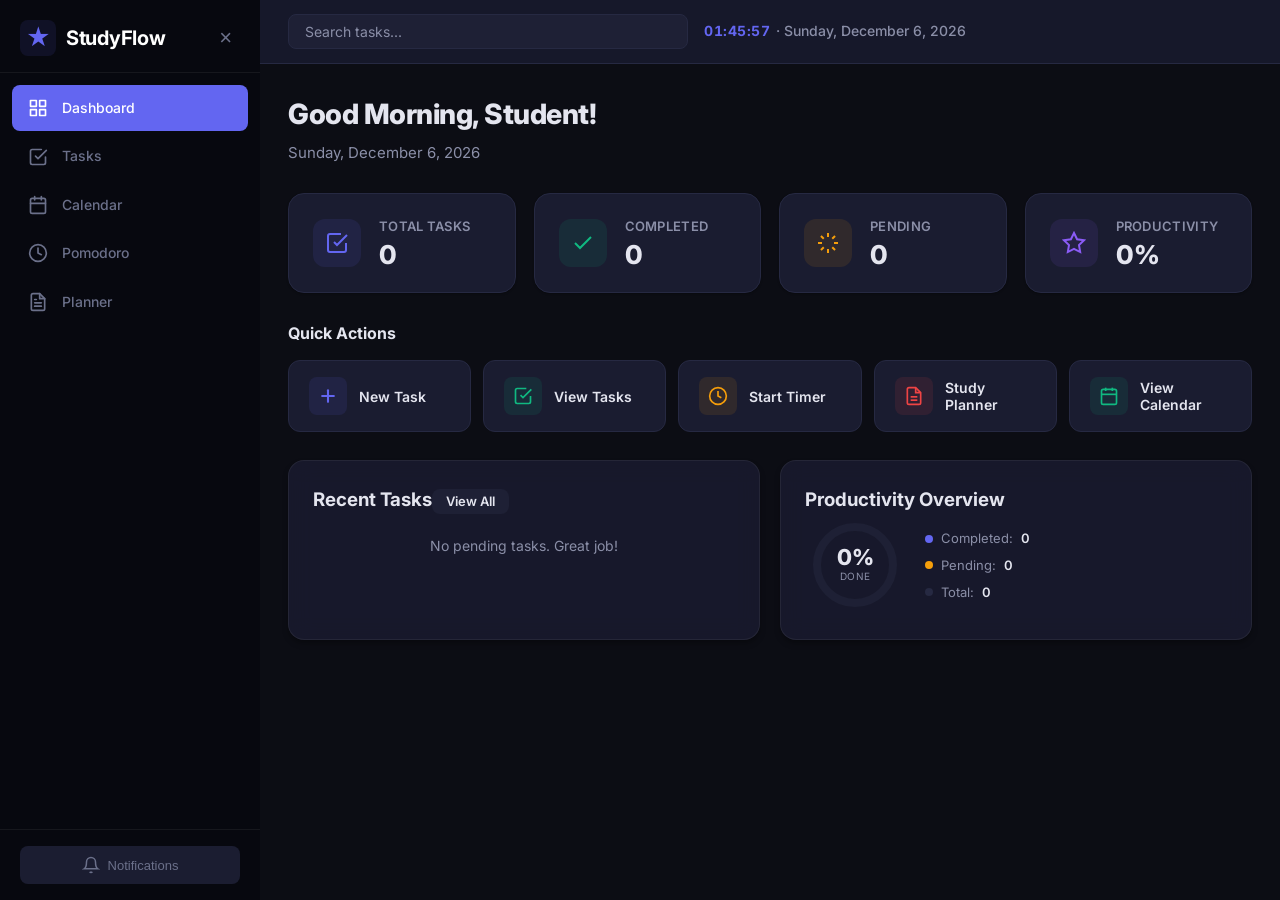
==== index.html @ da49ca86 "Initial commit: StudyFlow - Smart Student Productivity Suite Vanilla JS (ES6+) frontend with Pomodor" ====
<!DOCTYPE html>
<html lang="en" data-theme="dark">
<head>
  <meta charset="UTF-8">
  <meta name="viewport" content="width=device-width, initial-scale=1.0">
  <title>StudyFlow — Smart Student Productivity Suite</title>
  <link rel="preconnect" href="https://fonts.googleapis.com">
  <link href="https://fonts.googleapis.com/css2?family=Inter:wght@300;400;500;600;700;800&display=swap" rel="stylesheet">
  <link rel="stylesheet" href="css/style.css">
  <link rel="stylesheet" href="css/dashboard.css">
  <link rel="stylesheet" href="css/tasks.css">
  <link rel="stylesheet" href="css/calendar.css">
  <link rel="stylesheet" href="css/responsive.css">
</head>
<body>
  <div id="app">
    <aside class="sidebar" id="sidebar">
      <div class="sidebar-header">
        <div class="logo">
          <span class="logo-icon">&#9733;</span>
          <h1>StudyFlow</h1>
        </div>
        <button class="sidebar-toggle" id="sidebarToggle" aria-label="Toggle sidebar">&times;</button>
      </div>
      <nav class="sidebar-nav">
        <a href="#" class="nav-item active" data-page="dashboard">
          <span class="nav-icon">
            <svg width="20" height="20" viewBox="0 0 24 24" fill="none" stroke="currentColor" stroke-width="2" stroke-linecap="round" stroke-linejoin="round"><rect x="3" y="3" width="7" height="7"/><rect x="14" y="3" width="7" height="7"/><rect x="14" y="14" width="7" height="7"/><rect x="3" y="14" width="7" height="7"/></svg>
          </span>
          <span class="nav-label">Dashboard</span>
        </a>
        <a href="#" class="nav-item" data-page="tasks">
          <span class="nav-icon">
            <svg width="20" height="20" viewBox="0 0 24 24" fill="none" stroke="currentColor" stroke-width="2" stroke-linecap="round" stroke-linejoin="round"><path d="M9 11l3 3L22 4"/><path d="M21 12v7a2 2 0 0 1-2 2H5a2 2 0 0 1-2-2V5a2 2 0 0 1 2-2h11"/></svg>
          </span>
          <span class="nav-label">Tasks</span>
        </a>
        <a href="#" class="nav-item" data-page="calendar">
          <span class="nav-icon">
            <svg width="20" height="20" viewBox="0 0 24 24" fill="none" stroke="currentColor" stroke-width="2" stroke-linecap="round" stroke-linejoin="round"><rect x="3" y="4" width="18" height="18" rx="2" ry="2"/><line x1="16" y1="2" x2="16" y2="6"/><line x1="8" y1="2" x2="8" y2="6"/><line x1="3" y1="10" x2="21" y2="10"/></svg>
          </span>
          <span class="nav-label">Calendar</span>
        </a>
        <a href="#" class="nav-item" data-page="pomodoro">
          <span class="nav-icon">
            <svg width="20" height="20" viewBox="0 0 24 24" fill="none" stroke="currentColor" stroke-width="2" stroke-linecap="round" stroke-linejoin="round"><circle cx="12" cy="12" r="10"/><polyline points="12 6 12 12 16 14"/></svg>
          </span>
          <span class="nav-label">Pomodoro</span>
        </a>
        <a href="#" class="nav-item" data-page="planner">
          <span class="nav-icon">
            <svg width="20" height="20" viewBox="0 0 24 24" fill="none" stroke="currentColor" stroke-width="2" stroke-linecap="round" stroke-linejoin="round"><path d="M14 2H6a2 2 0 0 0-2 2v16a2 2 0 0 0 2 2h12a2 2 0 0 0 2-2V8z"/><polyline points="14 2 14 8 20 8"/><line x1="16" y1="13" x2="8" y2="13"/><line x1="16" y1="17" x2="8" y2="17"/><polyline points="10 9 9 9 8 9"/></svg>
          </span>
          <span class="nav-label">Planner</span>
        </a>
      </nav>
      <div class="sidebar-footer">
        <button class="theme-toggle" id="notifSettingsBtn" aria-label="Notification settings">
          <svg width="18" height="18" viewBox="0 0 24 24" fill="none" stroke="currentColor" stroke-width="2"><path d="M18 8A6 6 0 0 0 6 8c0 7-3 9-3 9h18s-3-2-3-9"/><path d="M13.73 21a2 2 0 0 1-3.46 0"/></svg>
          Notifications
        </button>
      </div>
    </aside>

    <main class="main-content" id="mainContent">
      <header class="top-bar">
        <button class="mobile-menu-btn" id="mobileMenuBtn" aria-label="Open menu">
          <svg width="24" height="24" viewBox="0 0 24 24" fill="none" stroke="currentColor" stroke-width="2" stroke-linecap="round" stroke-linejoin="round"><line x1="3" y1="12" x2="21" y2="12"/><line x1="3" y1="6" x2="21" y2="6"/><line x1="3" y1="18" x2="21" y2="18"/></svg>
        </button>
        <div class="top-bar-search">
          <input type="text" id="globalSearch" placeholder="Search tasks..." />
        </div>
        <div class="top-bar-date" id="topBarDate"></div>
      </header>

      <section class="page active" id="page-dashboard"></section>
      <section class="page" id="page-tasks"></section>
      <section class="page" id="page-calendar"></section>
      <section class="page" id="page-pomodoro">
        <div id="pomodoroRoot" style="display:flex;flex-direction:column;align-items:center;min-height:60vh;">
          <div class="card" style="max-width:520px;width:100%;padding:32px;text-align:center;">
            <h2 style="font-size:24px;font-weight:800;margin-bottom:4px;">Study Session Timer</h2>
            <p style="color:var(--text-secondary);font-size:14px;margin-bottom:20px;">Focus cycles with breaks</p>

            <div class="pomodoro-duration-row" style="display:flex;gap:8px;justify-content:center;flex-wrap:wrap;margin-bottom:20px;">
              <div><label style="font-size:11px;font-weight:600;color:var(--text-secondary);display:block;margin-bottom:2px;">TOTAL</label>
                <div style="display:flex;align-items:center;gap:4px;">
                  <button class="btn btn-icon btn-secondary" id="pTotalDec" style="width:30px;height:30px;padding:0;font-size:16px;font-weight:700;">-</button>
                  <input type="text" id="pTotal" value="60" style="width:50px;padding:4px;text-align:center;font-size:15px;font-weight:700;border:1px solid var(--border-color);border-radius:var(--radius-sm);background:var(--bg-input);color:var(--text-primary);font-family:inherit;outline:none;">
                  <button class="btn btn-icon btn-secondary" id="pTotalInc" style="width:30px;height:30px;padding:0;font-size:16px;font-weight:700;">+</button>
                </div>
              </div>
              <div><label style="font-size:11px;font-weight:600;color:var(--text-secondary);display:block;margin-bottom:2px;">FOCUS</label>
                <div style="display:flex;align-items:center;gap:4px;">
                  <button class="btn btn-icon btn-secondary" id="pFocusDec" style="width:30px;height:30px;padding:0;font-size:16px;font-weight:700;">-</button>
                  <input type="text" id="pFocus" value="20" style="width:50px;padding:4px;text-align:center;font-size:15px;font-weight:700;border:1px solid var(--border-color);border-radius:var(--radius-sm);background:var(--bg-input);color:var(--text-primary);font-family:inherit;outline:none;">
                  <button class="btn btn-icon btn-secondary" id="pFocusInc" style="width:30px;height:30px;padding:0;font-size:16px;font-weight:700;">+</button>
                </div>
              </div>
              <div><label style="font-size:11px;font-weight:600;color:var(--text-secondary);display:block;margin-bottom:2px;">BREAK</label>
                <div style="display:flex;align-items:center;gap:4px;">
                  <button class="btn btn-icon btn-secondary" id="pBreakDec" style="width:30px;height:30px;padding:0;font-size:16px;font-weight:700;">-</button>
                  <input type="text" id="pBreak" value="5" style="width:50px;padding:4px;text-align:center;font-size:15px;font-weight:700;border:1px solid var(--border-color);border-radius:var(--radius-sm);background:var(--bg-input);color:var(--text-primary);font-family:inherit;outline:none;">
                  <button class="btn btn-icon btn-secondary" id="pBreakInc" style="width:30px;height:30px;padding:0;font-size:16px;font-weight:700;">+</button>
                </div>
              </div>
            </div>

            <div style="position:relative;width:240px;height:240px;margin:0 auto 16px;">
              <svg width="240" height="240" viewBox="0 0 240 240">
                <circle cx="120" cy="120" r="80" fill="none" stroke="var(--bg-input)" stroke-width="6"/>
                <circle id="pomodoroTotalRing" cx="120" cy="120" r="80" fill="none" stroke="var(--accent)" stroke-width="6" stroke-linecap="round" transform="rotate(-90,120,120)" style="transition:stroke-dashoffset .5s;opacity:.4"/>
                <circle cx="120" cy="120" r="100" fill="none" stroke="var(--bg-input)" stroke-width="8"/>
                <circle id="pomodoroRingProgress" cx="120" cy="120" r="100" fill="none" stroke="var(--accent)" stroke-width="8" stroke-linecap="round" transform="rotate(-90,120,120)" style="transition:stroke-dashoffset .5s"/>
              </svg>
              <div style="position:absolute;inset:0;display:flex;flex-direction:column;align-items:center;justify-content:center;">
                <span id="pomodoroDisplay" style="font-size:44px;font-weight:800;color:var(--text-primary);letter-spacing:2px;font-variant-numeric:tabular-nums;">20:00</span>
                <span id="pomodoroPhase" style="font-size:13px;font-weight:600;color:var(--accent);margin-top:2px;">Ready</span>
                <span id="pomodoroStatus" style="font-size:11px;color:var(--text-secondary);margin-top:2px;">Cycle 0 &middot; 60 min left</span>
              </div>
            </div>

            <div style="margin-bottom:16px;">
              <div style="height:4px;background:var(--bg-input);border-radius:2px;overflow:hidden;">
                <div id="pomodoroProgressBar" style="height:100%;width:0%;background:linear-gradient(90deg,var(--accent),var(--success));border-radius:2px;transition:width .5s"></div>
              </div>
              <span id="pomodoroPctLabel" style="font-size:11px;color:var(--text-secondary);margin-top:4px;display:block;">0% of total study time completed</span>
            </div>

            <div id="pomodoroButtons" style="display:flex;gap:10px;justify-content:center;flex-wrap:wrap;">
              <button class="btn btn-primary" id="pomodoroStartBtn"><svg width="18" height="18" viewBox="0 0 24 24" fill="currentColor"><polygon points="5 3 19 12 5 21 5 3"/></svg> Start</button>
              <button class="btn btn-secondary" id="pomodoroPauseBtn" style="display:none"><svg width="18" height="18" viewBox="0 0 24 24" fill="currentColor"><rect x="6" y="4" width="4" height="16"/><rect x="14" y="4" width="4" height="16"/></svg> Pause</button>
              <button class="btn btn-primary" id="pomodoroResumeBtn" style="display:none"><svg width="18" height="18" viewBox="0 0 24 24" fill="currentColor"><polygon points="5 3 19 12 5 21 5 3"/></svg> Resume</button>
              <button class="btn btn-secondary" id="pomodoroResetBtn"><svg width="18" height="18" viewBox="0 0 24 24" fill="none" stroke="currentColor" stroke-width="2" stroke-linecap="round"><polyline points="23 4 23 10 17 10"/><path d="M20.49 15a9 9 0 1 1-2.12-9.36L23 10"/></svg> Reset</button>
            </div>
          </div>
        </div>
      </section>
      <section class="page" id="page-planner"></section>
    </main>
  </div>

  <script src="js/utils.js"></script>
  <script src="js/storage.js"></script>
  <script src="js/notifications.js"></script>
  <script src="js/taskManager.js"></script>
  <script src="js/dashboard.js"></script>
  <script src="js/calendar.js"></script>
  <script src="js/pomodoro.js"></script>
  <script src="js/studyPlanner.js"></script>
  <script src="js/app.js"></script>
</body>
</html>
---- css/style.css ----
:root {
  --bg-primary: #0c0d14;
  --bg-secondary: #16182a;
  --bg-sidebar: #07080f;
  --bg-sidebar-hover: #1b1d31;
  --bg-card: #1a1c30;
  --bg-input: #1e2035;
  --bg-glass: rgba(26, 28, 48, 0.85);
  --text-primary: #e4e5ef;
  --text-secondary: #8b8fa8;
  --text-sidebar: #6b708a;
  --text-sidebar-active: #ffffff;
  --border-color: #262942;
  --accent: #6366f1;
  --accent-hover: #5457e5;
  --accent-light: rgba(99, 102, 241, 0.1);
  --success: #10b981;
  --success-light: rgba(16, 185, 129, 0.1);
  --warning: #f59e0b;
  --warning-light: rgba(245, 158, 11, 0.1);
  --danger: #ef4444;
  --danger-light: rgba(239, 68, 68, 0.1);
  --priority-high: #ef4444;
  --priority-medium: #f59e0b;
  --priority-low: #10b981;
  --shadow-sm: 0 1px 2px rgba(0, 0, 0, 0.25);
  --shadow-md: 0 4px 6px -1px rgba(0, 0, 0, 0.35);
  --shadow-lg: 0 10px 15px -3px rgba(0, 0, 0, 0.35);
  --shadow-xl: 0 20px 25px -5px rgba(0, 0, 0, 0.45);
  --radius-sm: 8px;
  --radius-md: 12px;
  --radius-lg: 16px;
  --radius-xl: 20px;
  --transition: 0.25s cubic-bezier(0.4, 0, 0.2, 1);
  --sidebar-width: 260px;
  --sidebar-collapsed: 0px;
  --topbar-height: 64px;
}

*, *::before, *::after { margin: 0; padding: 0; box-sizing: border-box; }
html { font-size: 16px; -webkit-font-smoothing: antialiased; }
body { font-family: 'Inter', -apple-system, BlinkMacSystemFont, sans-serif; background: var(--bg-primary); color: var(--text-primary); line-height: 1.6; overflow: hidden; height: 100vh; }
#app { display: flex; height: 100vh; overflow: hidden; }

.sidebar { width: var(--sidebar-width); min-width: var(--sidebar-width); background: var(--bg-sidebar); display: flex; flex-direction: column; height: 100vh; position: relative; z-index: 100; transition: transform var(--transition), width var(--transition), min-width var(--transition); overflow: hidden; }
.sidebar.collapsed { transform: translateX(-100%); width: 0; min-width: 0; }
.sidebar-header { display: flex; align-items: center; justify-content: space-between; padding: 20px 20px 16px; border-bottom: 1px solid rgba(255, 255, 255, 0.06); }
.logo { display: flex; align-items: center; gap: 10px; }
.logo-icon { font-size: 24px; color: var(--accent); display: flex; align-items: center; justify-content: center; width: 36px; height: 36px; background: var(--accent-light); border-radius: var(--radius-sm); }
.logo h1 { font-size: 20px; font-weight: 700; color: #ffffff; letter-spacing: -0.3px; }
.sidebar-toggle { background: none; border: none; color: var(--text-sidebar); font-size: 22px; cursor: pointer; padding: 4px 8px; border-radius: var(--radius-sm); transition: background var(--transition); }
.sidebar-toggle:hover { background: var(--bg-sidebar-hover); color: #fff; }
.sidebar-nav { flex: 1; padding: 12px 12px; display: flex; flex-direction: column; gap: 2px; overflow-y: auto; }
.nav-item { display: flex; align-items: center; gap: 14px; padding: 12px 16px; color: var(--text-sidebar); text-decoration: none; border-radius: var(--radius-sm); transition: all var(--transition); font-size: 14px; font-weight: 500; }
.nav-item:hover { background: var(--bg-sidebar-hover); color: var(--text-sidebar-active); }
.nav-item.active { background: var(--accent); color: #ffffff; }
.nav-icon { display: flex; align-items: center; justify-content: center; flex-shrink: 0; }
.nav-label { white-space: nowrap; }
.sidebar-footer { padding: 16px 20px; border-top: 1px solid rgba(255, 255, 255, 0.06); display: flex; flex-direction: column; gap: 8px; }
.sidebar-footer button { background: var(--bg-sidebar-hover); border: none; color: var(--text-sidebar); width: 100%; padding: 10px 16px; border-radius: var(--radius-sm); cursor: pointer; display: flex; align-items: center; justify-content: center; gap: 8px; transition: all var(--transition); font-size: 13px; font-weight: 500; }
.sidebar-footer button:hover { background: var(--accent); color: #fff; }

.main-content { flex: 1; display: flex; flex-direction: column; overflow: hidden; min-width: 0; }
.top-bar { height: var(--topbar-height); min-height: var(--topbar-height); display: flex; align-items: center; gap: 16px; padding: 0 28px; background: var(--bg-secondary); border-bottom: 1px solid var(--border-color); z-index: 50; }
.mobile-menu-btn { display: none; background: none; border: none; color: var(--text-primary); cursor: pointer; padding: 4px; border-radius: var(--radius-sm); }
.mobile-menu-btn:hover { background: var(--bg-input); }
.top-bar-search { flex: 1; max-width: 400px; }
.top-bar-search input { width: 100%; padding: 8px 16px; border: 1px solid var(--border-color); border-radius: var(--radius-sm); background: var(--bg-input); color: var(--text-primary); font-size: 14px; font-family: inherit; outline: none; transition: border var(--transition); }
.top-bar-search input:focus { border-color: var(--accent); }
.top-bar-search input::placeholder { color: var(--text-secondary); }
.top-bar-date { font-size: 14px; color: var(--text-secondary); font-weight: 500; white-space: nowrap; display: flex; align-items: center; gap: 6px; }
#liveClock { font-weight: 700; font-variant-numeric: tabular-nums; color: var(--accent); letter-spacing: 0.5px; }

.page { display: none; flex: 1; overflow-y: auto; padding: 28px; }
.page.active { display: block; }

.btn { display: inline-flex; align-items: center; justify-content: center; gap: 8px; padding: 10px 20px; border-radius: var(--radius-sm); font-family: inherit; font-size: 14px; font-weight: 600; cursor: pointer; border: none; transition: all var(--transition); line-height: 1; }
.btn-primary { background: var(--accent); color: #ffffff; }
.btn-primary:hover { background: var(--accent-hover); transform: translateY(-1px); box-shadow: var(--shadow-md); }
.btn-secondary { background: var(--bg-input); color: var(--text-primary); }
.btn-secondary:hover { background: var(--border-color); }
.btn-danger { background: var(--danger); color: #ffffff; }
.btn-danger:hover { background: #dc2626; }
.btn-sm { padding: 6px 14px; font-size: 13px; }
.btn-icon { width: 36px; height: 36px; padding: 0; border-radius: var(--radius-sm); }
.btn-success { background: var(--success); color: #ffffff; }
.btn-success:hover { background: #059669; }

.card { background: var(--bg-card); border: 1px solid var(--border-color); border-radius: var(--radius-lg); padding: 24px; box-shadow: var(--shadow-sm); transition: box-shadow var(--transition), transform var(--transition); }
.card:hover { box-shadow: var(--shadow-md); }

::-webkit-scrollbar { width: 6px; }
::-webkit-scrollbar-track { background: transparent; }
::-webkit-scrollbar-thumb { background: var(--border-color); border-radius: 3px; }
::-webkit-scrollbar-thumb:hover { background: var(--text-secondary); }

.modal-overlay { position: fixed; inset: 0; background: rgba(0, 0, 0, 0.5); backdrop-filter: blur(4px); display: none; align-items: center; justify-content: center; z-index: 1000; padding: 20px; }
.modal-overlay.active { display: flex; }
.modal { background: var(--bg-card); border: 1px solid var(--border-color); border-radius: var(--radius-xl); padding: 32px; width: 100%; max-width: 540px; max-height: 90vh; overflow-y: auto; box-shadow: var(--shadow-xl); animation: modalIn 0.2s ease-out; }
@keyframes modalIn { from { opacity: 0; transform: scale(0.95) translateY(10px); } to { opacity: 1; transform: scale(1) translateY(0); } }
.modal-header { display: flex; align-items: center; justify-content: space-between; margin-bottom: 24px; }
.modal-header h2 { font-size: 20px; font-weight: 700; }
.modal-close { background: none; border: none; color: var(--text-secondary); font-size: 28px; cursor: pointer; line-height: 1; padding: 4px; }
.modal-close:hover { color: var(--text-primary); }
.form-group { margin-bottom: 18px; }
.form-group label { display: block; font-size: 13px; font-weight: 600; color: var(--text-secondary); margin-bottom: 6px; text-transform: uppercase; letter-spacing: 0.3px; }
.form-group input, .form-group select, .form-group textarea { width: 100%; padding: 10px 14px; border: 1px solid var(--border-color); border-radius: var(--radius-sm); background: var(--bg-input); color: var(--text-primary); font-family: inherit; font-size: 14px; outline: none; transition: border var(--transition); }
.form-group input:focus, .form-group select:focus, .form-group textarea:focus { border-color: var(--accent); }
.form-group textarea { resize: vertical; min-height: 80px; }
.form-actions { display: flex; gap: 12px; justify-content: flex-end; margin-top: 24px; }

.badge { display: inline-flex; align-items: center; padding: 3px 10px; border-radius: 20px; font-size: 12px; font-weight: 600; }
.badge-high { background: var(--danger-light); color: var(--priority-high); }
.badge-medium { background: var(--warning-light); color: var(--priority-medium); }
.badge-low { background: var(--success-light); color: var(--priority-low); }
.badge-completed { background: var(--success-light); color: var(--success); }
.badge-pending { background: var(--warning-light); color: var(--warning); }

.toast-container { position: fixed; top: 20px; right: 20px; z-index: 2000; display: flex; flex-direction: column; gap: 10px; }
.toast { padding: 14px 20px; border-radius: var(--radius-sm); color: #ffffff; font-size: 14px; font-weight: 500; box-shadow: var(--shadow-lg); animation: slideIn 0.3s ease-out; display: flex; align-items: center; gap: 10px; }
.toast-success { background: var(--success); }
.toast-error { background: var(--danger); }
.toast-info { background: var(--accent); }
@keyframes slideIn { from { transform: translateX(100%); opacity: 0; } to { transform: translateX(0); opacity: 1; } }
@keyframes fadeIn { from { opacity: 0; transform: translateY(10px); } to { opacity: 1; transform: translateY(0); } }

.empty-state { text-align: center; padding: 60px 20px; color: var(--text-secondary); }
.empty-state-icon { font-size: 48px; margin-bottom: 16px; opacity: 0.4; }
.empty-state h3 { font-size: 18px; color: var(--text-primary); margin-bottom: 8px; }
.empty-state p { font-size: 14px; }

.notif-toggle { display: flex; align-items: center; justify-content: space-between; padding: 12px 0; border-bottom: 1px solid var(--border-color); cursor: pointer; font-size: 14px; font-weight: 500; }
.notif-toggle input { display: none; }
.toggle-slider { position: relative; width: 44px; height: 24px; background: var(--border-color); border-radius: 12px; transition: background var(--transition); flex-shrink: 0; }
.toggle-slider::after { content: ''; position: absolute; width: 20px; height: 20px; border-radius: 50%; background: #fff; top: 2px; left: 2px; transition: transform var(--transition); box-shadow: var(--shadow-sm); }
.notif-toggle input:checked + .toggle-slider { background: var(--accent); }
.notif-toggle input:checked + .toggle-slider::after { transform: translateX(20px); }
---- css/dashboard.css ----
.dashboard-welcome { margin-bottom: 28px; }
.dashboard-welcome h2 { font-size: 28px; font-weight: 800; letter-spacing: -0.5px; margin-bottom: 4px; }
.dashboard-welcome .welcome-subtitle { color: var(--text-secondary); font-size: 15px; }
.stats-grid { display: grid; grid-template-columns: repeat(auto-fit, minmax(200px, 1fr)); gap: 18px; margin-bottom: 28px; }
.stat-card { background: var(--bg-card); border: 1px solid var(--border-color); border-radius: var(--radius-lg); padding: 22px 24px; display: flex; align-items: center; gap: 18px; box-shadow: var(--shadow-sm); transition: all var(--transition); }
.stat-card:hover { box-shadow: var(--shadow-md); transform: translateY(-2px); }
.stat-icon { width: 48px; height: 48px; border-radius: var(--radius-md); display: flex; align-items: center; justify-content: center; flex-shrink: 0; }
.stat-icon.blue { background: var(--accent-light); color: var(--accent); }
.stat-icon.green { background: var(--success-light); color: var(--success); }
.stat-icon.yellow { background: var(--warning-light); color: var(--warning); }
.stat-icon.red { background: var(--danger-light); color: var(--danger); }
.stat-icon.purple { background: rgba(139, 92, 246, 0.1); color: #8b5cf6; }
.stat-info h4 { font-size: 13px; font-weight: 600; color: var(--text-secondary); text-transform: uppercase; letter-spacing: 0.3px; margin-bottom: 2px; }
.stat-info .stat-value { font-size: 26px; font-weight: 800; color: var(--text-primary); line-height: 1.2; }
.stat-info .stat-sub { font-size: 12px; color: var(--text-secondary); margin-top: 2px; }
.glass-card { background: var(--bg-glass); backdrop-filter: blur(12px); -webkit-backdrop-filter: blur(12px); border: 1px solid rgba(255, 255, 255, 0.18); border-radius: var(--radius-lg); padding: 24px; box-shadow: var(--shadow-md); }
.glass-card { border-color: rgba(255, 255, 255, 0.06); }
.quick-actions { margin-bottom: 28px; }
.quick-actions h3 { font-size: 16px; font-weight: 700; margin-bottom: 14px; }
.quick-actions-grid { display: grid; grid-template-columns: repeat(auto-fit, minmax(160px, 1fr)); gap: 12px; }
.quick-action-btn { display: flex; align-items: center; gap: 12px; padding: 16px 20px; background: var(--bg-card); border: 1px solid var(--border-color); border-radius: var(--radius-md); cursor: pointer; transition: all var(--transition); font-family: inherit; font-size: 14px; font-weight: 600; color: var(--text-primary); text-align: left; }
.quick-action-btn:hover { border-color: var(--accent); background: var(--accent-light); transform: translateY(-1px); box-shadow: var(--shadow-md); }
.quick-action-btn .qa-icon { width: 38px; height: 38px; border-radius: var(--radius-sm); display: flex; align-items: center; justify-content: center; flex-shrink: 0; }
.quick-action-btn .qa-icon.blue { background: var(--accent-light); color: var(--accent); }
.quick-action-btn .qa-icon.green { background: var(--success-light); color: var(--success); }
.quick-action-btn .qa-icon.yellow { background: var(--warning-light); color: var(--warning); }
.quick-action-btn .qa-icon.red { background: var(--danger-light); color: var(--danger); }
.dashboard-bottom { display: grid; grid-template-columns: 1fr 1fr; gap: 20px; }
.dashboard-bottom .card { padding: 24px; }
.dashboard-bottom .card h3 { font-size: 16px; font-weight: 700; margin-bottom: 16px; display: flex; align-items: center; justify-content: space-between; }
.recent-task-item { display: flex; align-items: center; gap: 12px; padding: 12px 0; border-bottom: 1px solid var(--border-color); }
.recent-task-item:last-child { border-bottom: none; }
.recent-task-check { width: 20px; height: 20px; border: 2px solid var(--border-color); border-radius: 50%; cursor: pointer; display: flex; align-items: center; justify-content: center; transition: all var(--transition); flex-shrink: 0; }
.recent-task-check:hover { border-color: var(--accent); }
.recent-task-check.done { background: var(--success); border-color: var(--success); }
.recent-task-check.done::after { content: ''; width: 6px; height: 10px; border: solid #fff; border-width: 0 2px 2px 0; transform: rotate(45deg); margin-top: -2px; }
.recent-task-info { flex: 1; min-width: 0; }
.recent-task-info .task-title { font-size: 14px; font-weight: 500; color: var(--text-primary); }
.recent-task-info .task-title.done-text { text-decoration: line-through; color: var(--text-secondary); }
.recent-task-info .task-meta { font-size: 12px; color: var(--text-secondary); margin-top: 2px; }
.upcoming-empty { color: var(--text-secondary); font-size: 14px; text-align: center; padding: 20px 0; }
.upcoming-item { display: flex; align-items: center; gap: 12px; padding: 10px 0; border-bottom: 1px solid var(--border-color); }
.upcoming-item:last-child { border-bottom: none; }
.upcoming-date { text-align: center; min-width: 44px; padding: 6px 10px; background: var(--accent-light); border-radius: var(--radius-sm); }
.upcoming-date .day { font-size: 18px; font-weight: 800; color: var(--accent); display: block; line-height: 1.2; }
.upcoming-date .month { font-size: 10px; font-weight: 700; color: var(--accent); text-transform: uppercase; letter-spacing: 0.5px; }
.upcoming-info { flex: 1; }
.upcoming-info .upcoming-title { font-size: 14px; font-weight: 500; }
.upcoming-info .upcoming-cat { font-size: 12px; color: var(--text-secondary); }
.productivity-ring { display: flex; align-items: center; gap: 20px; }
.ring-container { position: relative; width: 100px; height: 100px; flex-shrink: 0; }
.ring-container svg { transform: rotate(-90deg); }
.ring-bg { fill: none; stroke: var(--bg-input); stroke-width: 8; }
.ring-progress { fill: none; stroke: var(--accent); stroke-width: 8; stroke-linecap: round; transition: stroke-dashoffset 0.8s ease; }
.ring-label { position: absolute; inset: 0; display: flex; flex-direction: column; align-items: center; justify-content: center; }
.ring-label .pct { font-size: 22px; font-weight: 800; color: var(--text-primary); line-height: 1; }
.ring-label .pct-label { font-size: 10px; color: var(--text-secondary); text-transform: uppercase; letter-spacing: 0.5px; }
.ring-stats { display: flex; flex-direction: column; gap: 6px; }
.ring-stat { display: flex; align-items: center; gap: 8px; font-size: 13px; color: var(--text-secondary); }
.ring-stat-dot { width: 8px; height: 8px; border-radius: 50%; }
.ring-stat strong { color: var(--text-primary); font-weight: 600; }
---- css/tasks.css ----
.tasks-header { display: flex; align-items: center; justify-content: space-between; margin-bottom: 24px; flex-wrap: wrap; gap: 12px; }
.tasks-header h2 { font-size: 24px; font-weight: 800; letter-spacing: -0.3px; }
.tasks-header-actions { display: flex; gap: 10px; align-items: center; }
.tasks-filters { display: flex; gap: 10px; margin-bottom: 24px; flex-wrap: wrap; align-items: center; }
.tasks-filters select, .tasks-filters input { padding: 8px 14px; border: 1px solid var(--border-color); border-radius: var(--radius-sm); background: var(--bg-input); color: var(--text-primary); font-family: inherit; font-size: 13px; outline: none; transition: border var(--transition); }
.tasks-filters select:focus, .tasks-filters input:focus { border-color: var(--accent); }
.tasks-filters .filter-label { font-size: 13px; font-weight: 600; color: var(--text-secondary); }
.tasks-filters .filter-group { display: flex; align-items: center; gap: 6px; }
.tasks-progress-summary { display: flex; align-items: center; gap: 16px; margin-bottom: 24px; padding: 16px 20px; background: var(--bg-card); border: 1px solid var(--border-color); border-radius: var(--radius-md); }
.tasks-progress-bar-wrapper { flex: 1; height: 8px; background: var(--bg-input); border-radius: 4px; overflow: hidden; }
.tasks-progress-bar { height: 100%; background: linear-gradient(90deg, var(--accent), #8b5cf6); border-radius: 4px; transition: width 0.6s ease; }
.tasks-progress-text { font-size: 13px; font-weight: 600; color: var(--text-secondary); white-space: nowrap; }
.tasks-list { display: flex; flex-direction: column; gap: 8px; }
.task-item { display: flex; align-items: center; gap: 14px; padding: 16px 20px; background: var(--bg-card); border: 1px solid var(--border-color); border-radius: var(--radius-md); transition: all var(--transition); cursor: pointer; }
.task-item:hover { box-shadow: var(--shadow-md); border-color: var(--accent); }
.task-item.completed { opacity: 0.7; }
.task-item.completed .task-title-text { text-decoration: line-through; color: var(--text-secondary); }
.task-checkbox { width: 22px; height: 22px; border: 2px solid var(--border-color); border-radius: 6px; cursor: pointer; display: flex; align-items: center; justify-content: center; flex-shrink: 0; transition: all var(--transition); }
.task-checkbox:hover { border-color: var(--accent); }
.task-checkbox.checked { background: var(--success); border-color: var(--success); }
.task-checkbox.checked::after { content: ''; width: 6px; height: 10px; border: solid #fff; border-width: 0 2px 2px 0; transform: rotate(45deg); margin-top: -2px; }
.task-content { flex: 1; min-width: 0; }
.task-title-text { font-size: 15px; font-weight: 500; color: var(--text-primary); margin-bottom: 4px; }
.task-meta { display: flex; align-items: center; gap: 10px; flex-wrap: wrap; }
.task-category { font-size: 12px; padding: 2px 10px; border-radius: 20px; background: var(--accent-light); color: var(--accent); font-weight: 500; }
.task-due { font-size: 12px; color: var(--text-secondary); display: flex; align-items: center; gap: 4px; }
.task-due.overdue { color: var(--danger); font-weight: 600; }
.task-actions { display: flex; gap: 6px; flex-shrink: 0; }
.task-actions button { background: none; border: none; color: var(--text-secondary); cursor: pointer; padding: 6px; border-radius: var(--radius-sm); transition: all var(--transition); display: flex; align-items: center; }
.task-actions button:hover { background: var(--bg-input); color: var(--text-primary); }
.task-actions .edit-btn:hover { color: var(--accent); }
.task-actions .delete-btn:hover { color: var(--danger); }
.task-priority-indicator { width: 4px; height: 32px; border-radius: 2px; flex-shrink: 0; }
.task-priority-indicator.high { background: var(--priority-high); }
.task-priority-indicator.medium { background: var(--priority-medium); }
.task-priority-indicator.low { background: var(--priority-low); }
---- css/calendar.css ----
.calendar-container { max-width: 900px; margin: 0 auto; }
.calendar-header { display: flex; align-items: center; justify-content: space-between; margin-bottom: 24px; }
.calendar-header h2 { font-size: 24px; font-weight: 800; letter-spacing: -0.3px; }
.calendar-nav { display: flex; align-items: center; gap: 12px; }
.calendar-nav button { background: var(--bg-input); border: none; color: var(--text-primary); width: 36px; height: 36px; border-radius: var(--radius-sm); cursor: pointer; display: flex; align-items: center; justify-content: center; transition: all var(--transition); font-size: 18px; }
.calendar-nav button:hover { background: var(--accent); color: #fff; }
.calendar-nav .month-year { font-size: 16px; font-weight: 700; min-width: 160px; text-align: center; }
.calendar-grid { display: grid; grid-template-columns: repeat(7, 1fr); gap: 4px; margin-bottom: 20px; }
.calendar-day-header { text-align: center; font-size: 12px; font-weight: 700; color: var(--text-secondary); text-transform: uppercase; letter-spacing: 0.5px; padding: 10px 0; }
.calendar-day { aspect-ratio: 1; display: flex; flex-direction: column; align-items: center; justify-content: center; border-radius: var(--radius-sm); cursor: pointer; transition: all var(--transition); font-size: 14px; font-weight: 500; position: relative; background: var(--bg-card); border: 1px solid transparent; gap: 2px; }
.calendar-day:hover { background: var(--bg-input); border-color: var(--border-color); }
.calendar-day.other-month { color: var(--text-secondary); opacity: 0.4; }
.calendar-day.today { background: var(--accent); color: #ffffff; font-weight: 700; box-shadow: var(--shadow-md); }
.calendar-day.today:hover { background: var(--accent-hover); }
.calendar-day.has-tasks::after { content: ''; width: 5px; height: 5px; border-radius: 50%; background: var(--accent); position: absolute; bottom: 6px; }
.calendar-day.today.has-tasks::after { background: #ffffff; }
.calendar-day.selected { border-color: var(--accent); box-shadow: 0 0 0 2px var(--accent-light); }
.calendar-tasks { background: var(--bg-card); border: 1px solid var(--border-color); border-radius: var(--radius-lg); padding: 24px; min-height: 120px; }
.calendar-tasks h3 { font-size: 16px; font-weight: 700; margin-bottom: 14px; }
.calendar-task-item { display: flex; align-items: center; gap: 12px; padding: 10px 0; border-bottom: 1px solid var(--border-color); }
.calendar-task-item:last-child { border-bottom: none; }
.calendar-task-dot { width: 8px; height: 8px; border-radius: 50%; flex-shrink: 0; }
.calendar-task-info { flex: 1; font-size: 14px; font-weight: 500; }
---- css/responsive.css ----
@media (max-width: 1024px) {
  .dashboard-bottom, .planner-grid-2 { grid-template-columns: 1fr; }
  .stats-grid { grid-template-columns: repeat(2, 1fr); }
  .quick-actions-grid { grid-template-columns: repeat(2, 1fr); }
}
@media (max-width: 768px) {
  .sidebar { position: fixed; left: 0; top: 0; width: var(--sidebar-width); min-width: var(--sidebar-width); transform: translateX(-100%); z-index: 200; box-shadow: var(--shadow-xl); }
  .sidebar.mobile-open { transform: translateX(0); }
  .sidebar-overlay { position: fixed; inset: 0; background: rgba(0, 0, 0, 0.5); z-index: 199; display: none; }
  .sidebar-overlay.active { display: block; }
  .sidebar-toggle { display: none; }
  .mobile-menu-btn { display: flex; align-items: center; }
  .top-bar { padding: 0 16px; gap: 12px; }
  .top-bar-search { max-width: none; }
  .top-bar-date { font-size: 12px; }
  .page { padding: 20px 16px; }
  .stats-grid { grid-template-columns: 1fr 1fr; gap: 12px; }
  .stat-card { padding: 16px; gap: 12px; }
  .stat-icon { width: 40px; height: 40px; }
  .stat-info .stat-value { font-size: 22px; }
  .quick-actions-grid { grid-template-columns: 1fr 1fr; gap: 10px; }
  .quick-action-btn { padding: 12px 16px; font-size: 13px; }
  .dashboard-welcome h2 { font-size: 22px; }
  .tasks-header { flex-direction: column; align-items: flex-start; }
  .tasks-header-actions { width: 100%; }
  .tasks-header-actions .btn { flex: 1; }
  .tasks-filters { flex-direction: column; align-items: stretch; }
  .task-item { padding: 14px 16px; flex-wrap: wrap; }
  .task-actions { width: 100%; justify-content: flex-end; padding-top: 8px; border-top: 1px solid var(--border-color); margin-top: 4px; }
  .calendar-header { flex-direction: column; gap: 12px; }
  .calendar-grid { gap: 2px; }
  .calendar-day { font-size: 12px; }
  .calendar-day-header { font-size: 10px; }
  .modal { padding: 24px 20px; }
  .form-actions { flex-direction: column; }
  .form-actions .btn { width: 100%; }
  .productivity-ring { flex-direction: column; align-items: flex-start; }
  .pomodoro-duration-row { flex-direction: column; align-items: center; }
}
@media (max-width: 480px) {
  .stats-grid { grid-template-columns: 1fr; }
  .quick-actions-grid { grid-template-columns: 1fr; }
  .dashboard-welcome h2 { font-size: 20px; }
  .stat-info .stat-value { font-size: 20px; }
  .tasks-header h2 { font-size: 20px; }
}
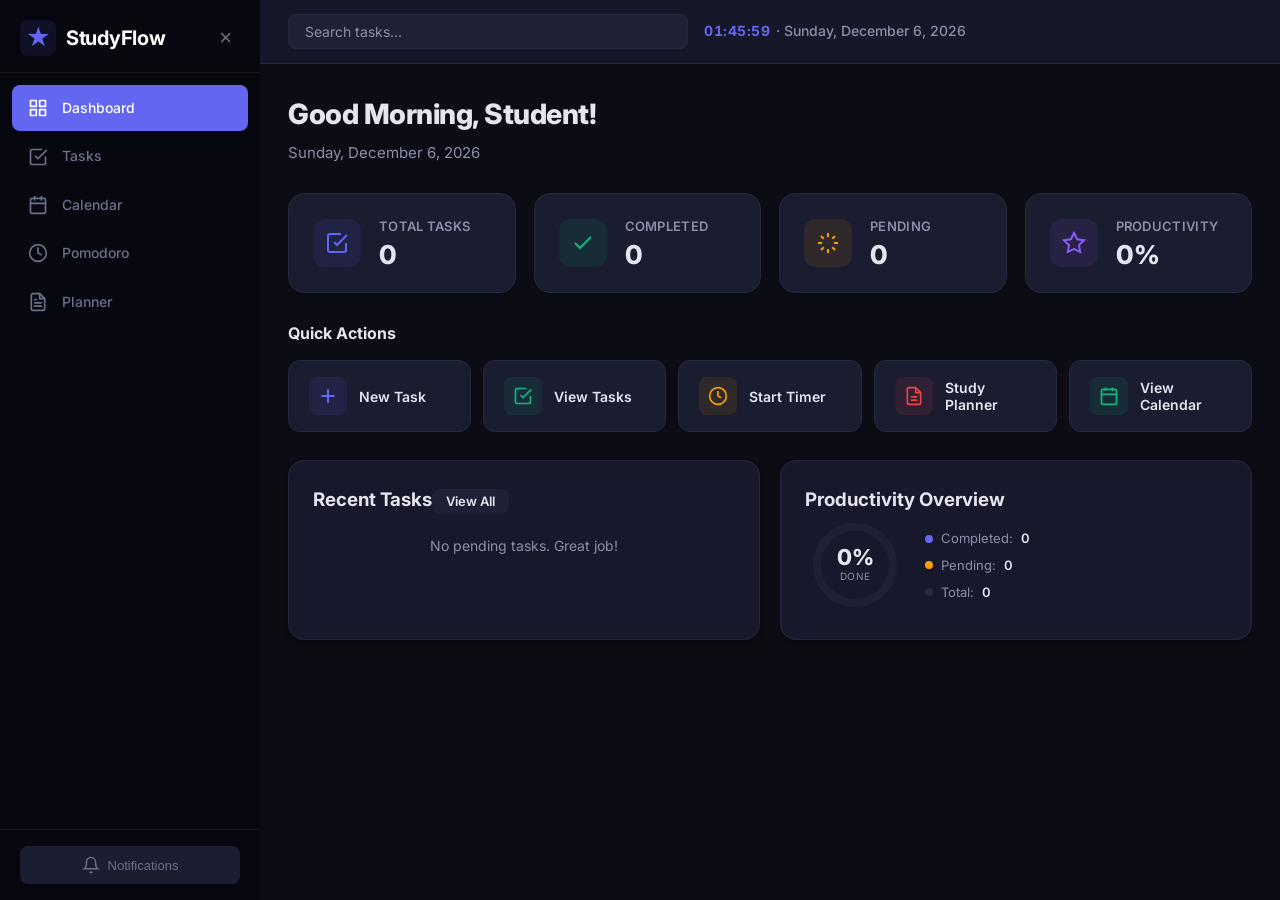
==== commit b730d5c1: "Final pre-placement polish: favicon, meta tags, dead CSS, misleading class - Add inline SVG favicon " ====
--- a/index.html
+++ b/index.html
@@ -3,7 +3,10 @@
 <head>
   <meta charset="UTF-8">
   <meta name="viewport" content="width=device-width, initial-scale=1.0">
+  <meta name="description" content="StudyFlow — A vanilla JavaScript student productivity suite with task management, Pomodoro timer, calendar, and auto-scheduling.">
+  <meta name="theme-color" content="#0c0d14">
   <title>StudyFlow — Smart Student Productivity Suite</title>
+  <link rel="icon" type="image/svg+xml" href="data:image/svg+xml,%3Csvg xmlns='http://www.w3.org/2000/svg' viewBox='0 0 100 100'%3E%3Ccircle cx='50' cy='50' r='45' fill='%236366f1'/%3E%3Ctext x='50' y='68' font-size='50' text-anchor='middle' fill='white'%3E%E2%98%85%3C/text%3E%3C/svg%3E">
   <link rel="preconnect" href="https://fonts.googleapis.com">
   <link href="https://fonts.googleapis.com/css2?family=Inter:wght@300;400;500;600;700;800&display=swap" rel="stylesheet">
   <link rel="stylesheet" href="css/style.css">
@@ -55,7 +58,7 @@
         </a>
       </nav>
       <div class="sidebar-footer">
-        <button class="theme-toggle" id="notifSettingsBtn" aria-label="Notification settings">
+        <button id="notifSettingsBtn" aria-label="Notification settings">
           <svg width="18" height="18" viewBox="0 0 24 24" fill="none" stroke="currentColor" stroke-width="2"><path d="M18 8A6 6 0 0 0 6 8c0 7-3 9-3 9h18s-3-2-3-9"/><path d="M13.73 21a2 2 0 0 1-3.46 0"/></svg>
           Notifications
         </button>
--- a/css/style.css
+++ b/css/style.css
@@ -122,7 +122,6 @@
 .toast-error { background: var(--danger); }
 .toast-info { background: var(--accent); }
 @keyframes slideIn { from { transform: translateX(100%); opacity: 0; } to { transform: translateX(0); opacity: 1; } }
-@keyframes fadeIn { from { opacity: 0; transform: translateY(10px); } to { opacity: 1; transform: translateY(0); } }
 
 .empty-state { text-align: center; padding: 60px 20px; color: var(--text-secondary); }
 .empty-state-icon { font-size: 48px; margin-bottom: 16px; opacity: 0.4; }
--- a/css/dashboard.css
+++ b/css/dashboard.css
@@ -13,8 +13,7 @@
 .stat-info h4 { font-size: 13px; font-weight: 600; color: var(--text-secondary); text-transform: uppercase; letter-spacing: 0.3px; margin-bottom: 2px; }
 .stat-info .stat-value { font-size: 26px; font-weight: 800; color: var(--text-primary); line-height: 1.2; }
 .stat-info .stat-sub { font-size: 12px; color: var(--text-secondary); margin-top: 2px; }
-.glass-card { background: var(--bg-glass); backdrop-filter: blur(12px); -webkit-backdrop-filter: blur(12px); border: 1px solid rgba(255, 255, 255, 0.18); border-radius: var(--radius-lg); padding: 24px; box-shadow: var(--shadow-md); }
-.glass-card { border-color: rgba(255, 255, 255, 0.06); }
+.glass-card { background: var(--bg-glass); backdrop-filter: blur(12px); -webkit-backdrop-filter: blur(12px); border: 1px solid rgba(255, 255, 255, 0.06); border-radius: var(--radius-lg); padding: 24px; box-shadow: var(--shadow-md); }
 .quick-actions { margin-bottom: 28px; }
 .quick-actions h3 { font-size: 16px; font-weight: 700; margin-bottom: 14px; }
 .quick-actions-grid { display: grid; grid-template-columns: repeat(auto-fit, minmax(160px, 1fr)); gap: 12px; }
--- a/css/responsive.css
+++ b/css/responsive.css
@@ -1,5 +1,5 @@
 @media (max-width: 1024px) {
-  .dashboard-bottom, .planner-grid-2 { grid-template-columns: 1fr; }
+  .dashboard-bottom { grid-template-columns: 1fr; }
   .stats-grid { grid-template-columns: repeat(2, 1fr); }
   .quick-actions-grid { grid-template-columns: repeat(2, 1fr); }
 }
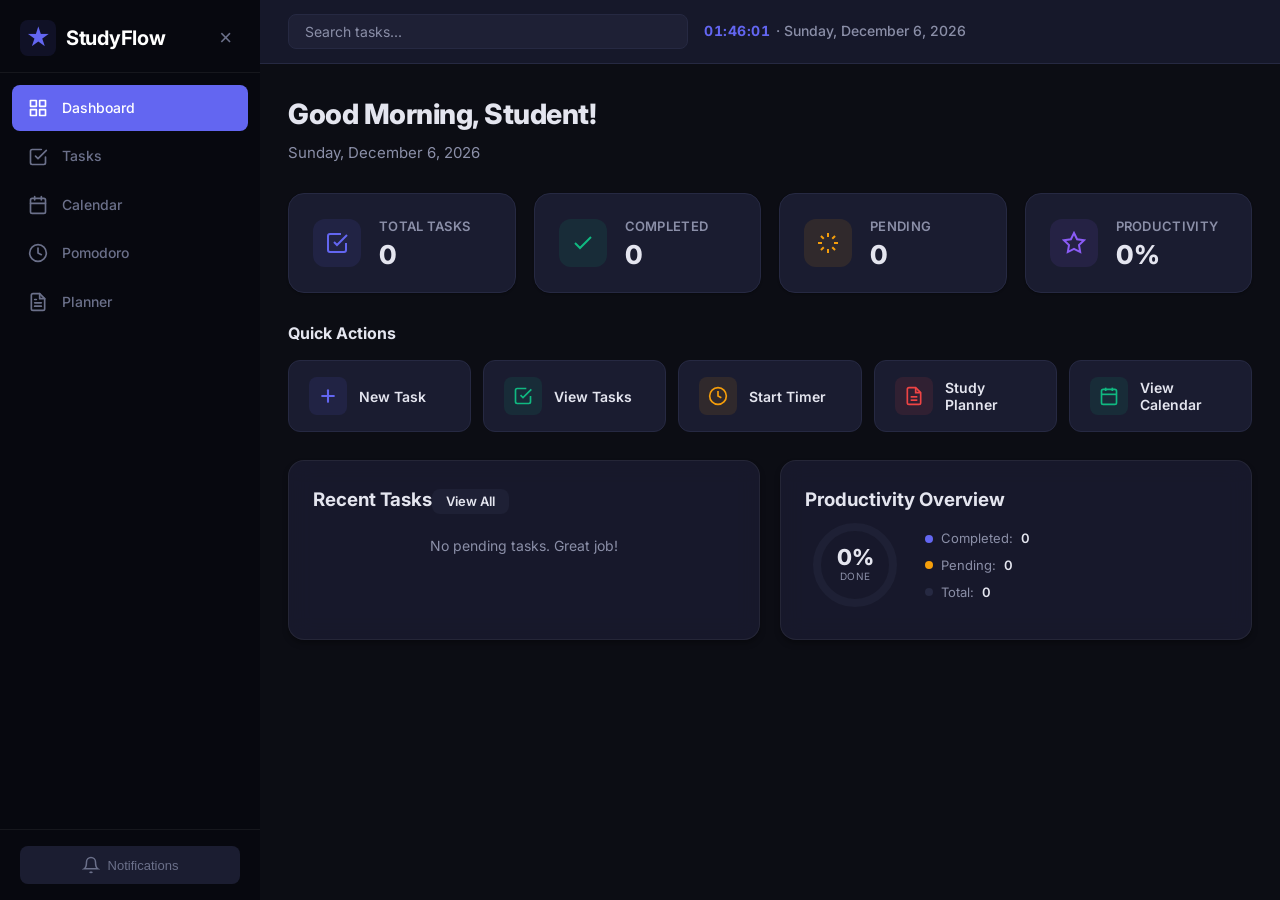
==== commit 4f9759a6: "feat: link task study to pomodoro timer - taskManager.js: add clock icon 'Study' button on each task" ====
--- a/index.html
+++ b/index.html
@@ -84,6 +84,10 @@
           <div class="card" style="max-width:520px;width:100%;padding:32px;text-align:center;">
             <h2 style="font-size:24px;font-weight:800;margin-bottom:4px;">Study Session Timer</h2>
             <p style="color:var(--text-secondary);font-size:14px;margin-bottom:20px;">Focus cycles with breaks</p>
+            <div id="pomodoroTaskInfo" style="display:none;margin-bottom:16px;padding:10px 14px;background:var(--accent-light);border-radius:var(--radius-md);text-align:center;">
+              <div id="pomodoroTaskTitle" style="font-size:13px;font-weight:700;color:var(--accent);"></div>
+              <div id="pomodoroTaskProgress" style="font-size:12px;color:var(--text-secondary);margin-top:2px;"></div>
+            </div>
 
             <div class="pomodoro-duration-row" style="display:flex;gap:8px;justify-content:center;flex-wrap:wrap;margin-bottom:20px;">
               <div><label style="font-size:11px;font-weight:600;color:var(--text-secondary);display:block;margin-bottom:2px;">TOTAL</label>
--- a/css/tasks.css
+++ b/css/tasks.css
@@ -30,6 +30,8 @@
 .task-actions button:hover { background: var(--bg-input); color: var(--text-primary); }
 .task-actions .edit-btn:hover { color: var(--accent); }
 .task-actions .delete-btn:hover { color: var(--danger); }
+.task-actions .study-btn:hover { color: var(--success); }
+.task-study-progress { font-size: 11px; padding: 1px 8px; border-radius: 10px; background: var(--accent-light); color: var(--accent); font-weight: 600; }
 .task-priority-indicator { width: 4px; height: 32px; border-radius: 2px; flex-shrink: 0; }
 .task-priority-indicator.high { background: var(--priority-high); }
 .task-priority-indicator.medium { background: var(--priority-medium); }
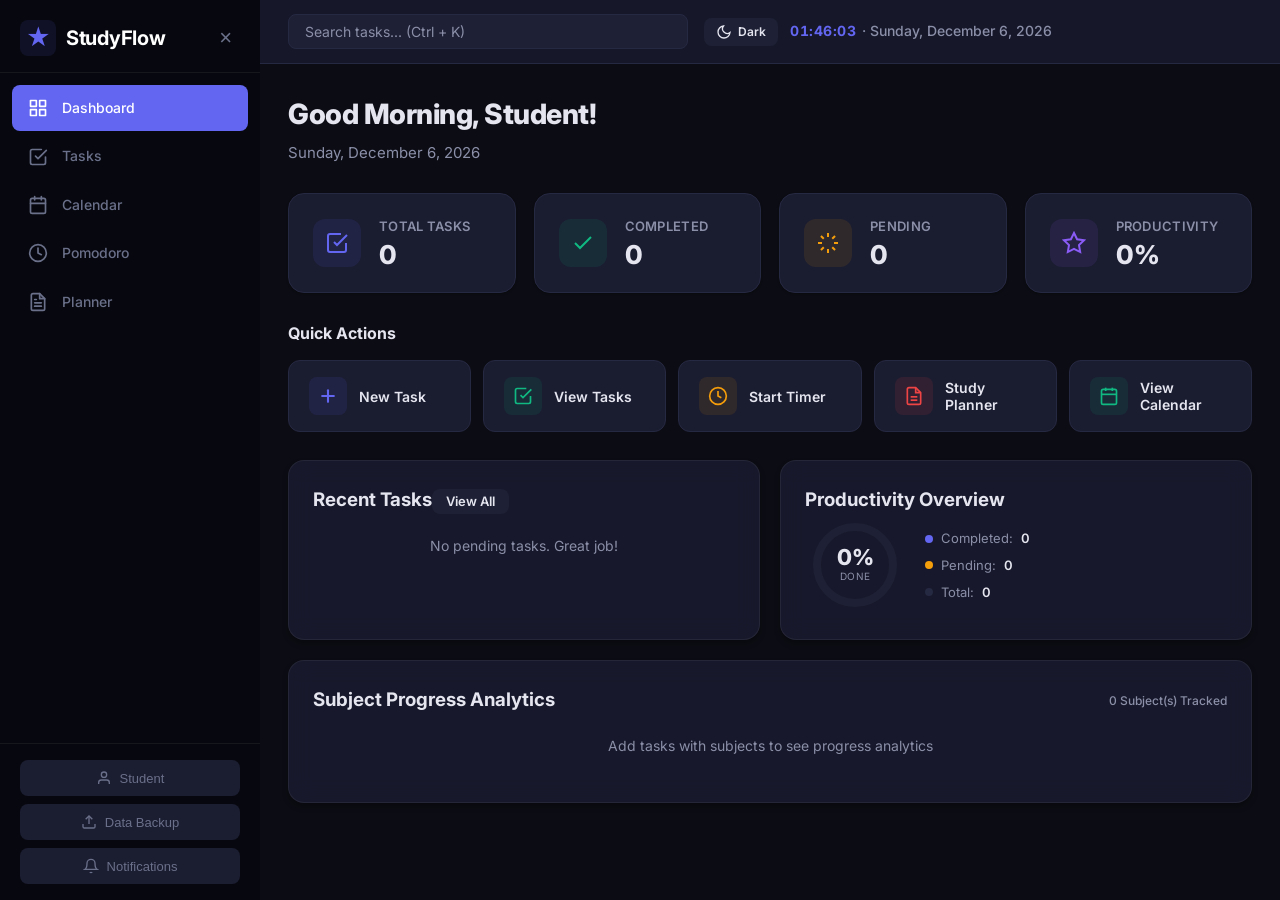
==== commit 98e0f1b1: "Upgrade StudyFlow UX and analytics" ====
--- a/index.html
+++ b/index.html
@@ -58,8 +58,16 @@
         </a>
       </nav>
       <div class="sidebar-footer">
+        <button id="profileEditBtn" title="Student Profile">
+          <svg width="16" height="16" viewBox="0 0 24 24" fill="none" stroke="currentColor" stroke-width="2"><path d="M20 21v-2a4 4 0 0 0-4-4H8a4 4 0 0 0-4 4v2"/><circle cx="12" cy="7" r="4"/></svg>
+          <span id="sidebarStudentName">Student Profile</span>
+        </button>
+        <button id="dataBackupBtn" title="Backup & Restore Data">
+          <svg width="16" height="16" viewBox="0 0 24 24" fill="none" stroke="currentColor" stroke-width="2"><path d="M21 15v4a2 2 0 0 1-2 2H5a2 2 0 0 1-2-2v-4"/><polyline points="17 8 12 3 7 8"/><line x1="12" y1="3" x2="12" y2="15"/></svg>
+          Data Backup
+        </button>
         <button id="notifSettingsBtn" aria-label="Notification settings">
-          <svg width="18" height="18" viewBox="0 0 24 24" fill="none" stroke="currentColor" stroke-width="2"><path d="M18 8A6 6 0 0 0 6 8c0 7-3 9-3 9h18s-3-2-3-9"/><path d="M13.73 21a2 2 0 0 1-3.46 0"/></svg>
+          <svg width="16" height="16" viewBox="0 0 24 24" fill="none" stroke="currentColor" stroke-width="2"><path d="M18 8A6 6 0 0 0 6 8c0 7-3 9-3 9h18s-3-2-3-9"/><path d="M13.73 21a2 2 0 0 1-3.46 0"/></svg>
           Notifications
         </button>
       </div>
@@ -71,9 +79,16 @@
           <svg width="24" height="24" viewBox="0 0 24 24" fill="none" stroke="currentColor" stroke-width="2" stroke-linecap="round" stroke-linejoin="round"><line x1="3" y1="12" x2="21" y2="12"/><line x1="3" y1="6" x2="21" y2="6"/><line x1="3" y1="18" x2="21" y2="18"/></svg>
         </button>
         <div class="top-bar-search">
-          <input type="text" id="globalSearch" placeholder="Search tasks..." />
+          <input type="text" id="globalSearch" placeholder="Search tasks... (Ctrl + K)" />
         </div>
-        <div class="top-bar-date" id="topBarDate"></div>
+        <div class="top-bar-right" style="display:flex;align-items:center;gap:12px;">
+          <button id="themeToggleBtn" class="btn btn-secondary btn-sm" title="Toggle Light/Dark Theme" aria-label="Toggle Theme" style="padding:6px 12px;display:flex;align-items:center;gap:6px;">
+            <svg id="themeIconSun" width="16" height="16" viewBox="0 0 24 24" fill="none" stroke="currentColor" stroke-width="2" style="display:none;"><circle cx="12" cy="12" r="5"/><line x1="12" y1="1" x2="12" y2="3"/><line x1="12" y1="21" x2="12" y2="23"/><line x1="4.22" y1="4.22" x2="5.64" y2="5.64"/><line x1="18.36" y1="18.36" x2="19.78" y2="19.78"/><line x1="1" y1="12" x2="3" y2="12"/><line x1="21" y1="12" x2="23" y2="12"/><line x1="4.22" y1="19.78" x2="5.64" y2="18.36"/><line x1="18.36" y1="5.64" x2="19.78" y2="4.22"/></svg>
+            <svg id="themeIconMoon" width="16" height="16" viewBox="0 0 24 24" fill="none" stroke="currentColor" stroke-width="2"><path d="M21 12.79A9 9 0 1 1 11.21 3 7 7 0 0 0 21 12.79z"/></svg>
+            <span id="themeLabel" style="font-size:12px;font-weight:600;">Theme</span>
+          </button>
+          <div class="top-bar-date" id="topBarDate"></div>
+        </div>
       </header>
 
       <section class="page active" id="page-dashboard"></section>
--- a/css/style.css
+++ b/css/style.css
@@ -35,6 +35,28 @@
   --sidebar-width: 260px;
   --sidebar-collapsed: 0px;
   --topbar-height: 64px;
+}
+
+html[data-theme="light"] {
+  --bg-primary: #f8fafc;
+  --bg-secondary: #ffffff;
+  --bg-sidebar: #0f172a;
+  --bg-sidebar-hover: #1e293b;
+  --bg-card: #ffffff;
+  --bg-input: #f1f5f9;
+  --bg-glass: rgba(255, 255, 255, 0.9);
+  --text-primary: #0f172a;
+  --text-secondary: #64748b;
+  --text-sidebar: #94a3b8;
+  --text-sidebar-active: #ffffff;
+  --border-color: #e2e8f0;
+  --accent: #4f46e5;
+  --accent-hover: #4338ca;
+  --accent-light: rgba(79, 70, 229, 0.1);
+  --shadow-sm: 0 1px 3px rgba(0, 0, 0, 0.08);
+  --shadow-md: 0 4px 6px -1px rgba(0, 0, 0, 0.1);
+  --shadow-lg: 0 10px 15px -3px rgba(0, 0, 0, 0.1);
+  --shadow-xl: 0 20px 25px -5px rgba(0, 0, 0, 0.15);
 }
 
 *, *::before, *::after { margin: 0; padding: 0; box-sizing: border-box; }
@@ -85,6 +107,8 @@
 .btn-icon { width: 36px; height: 36px; padding: 0; border-radius: var(--radius-sm); }
 .btn-success { background: var(--success); color: #ffffff; }
 .btn-success:hover { background: #059669; }
+.btn-danger { background: var(--danger); color: #ffffff; }
+.btn-danger:hover { background: #dc2626; }
 
 .card { background: var(--bg-card); border: 1px solid var(--border-color); border-radius: var(--radius-lg); padding: 24px; box-shadow: var(--shadow-sm); transition: box-shadow var(--transition), transform var(--transition); }
 .card:hover { box-shadow: var(--shadow-md); }
@@ -134,3 +158,21 @@
 .toggle-slider::after { content: ''; position: absolute; width: 20px; height: 20px; border-radius: 50%; background: #fff; top: 2px; left: 2px; transition: transform var(--transition); box-shadow: var(--shadow-sm); }
 .notif-toggle input:checked + .toggle-slider { background: var(--accent); }
 .notif-toggle input:checked + .toggle-slider::after { transform: translateX(20px); }
+
+/* Form UX & Presets */
+.preset-chips { display: flex; gap: 8px; flex-wrap: wrap; margin-top: 6px; }
+.preset-chip { padding: 4px 10px; font-size: 12px; font-weight: 600; border-radius: var(--radius-sm); border: 1px solid var(--border-color); background: var(--bg-input); color: var(--text-secondary); cursor: pointer; transition: all var(--transition); }
+.preset-chip:hover { border-color: var(--accent); color: var(--text-primary); }
+.preset-chip.active { background: var(--accent-light); border-color: var(--accent); color: var(--accent); }
+.form-error { font-size: 12px; color: var(--danger); margin-top: 4px; display: none; }
+.form-group.has-error input, .form-group.has-error select { border-color: var(--danger); }
+.form-group.has-error .form-error { display: block; }
+
+/* Subject Progress & Analytics */
+.subject-progress-grid { display: flex; flex-direction: column; gap: 14px; margin-top: 12px; }
+.subject-item { display: flex; flex-direction: column; gap: 4px; }
+.subject-item-header { display: flex; justify-content: space-between; font-size: 13px; font-weight: 600; color: var(--text-primary); }
+.subject-item-meta { font-size: 12px; color: var(--text-secondary); }
+.subject-progress-track { height: 8px; background: var(--bg-input); border-radius: 4px; overflow: hidden; }
+.subject-progress-fill { height: 100%; border-radius: 4px; background: linear-gradient(90deg, var(--accent), var(--success)); transition: width 0.4s ease; }
+
--- a/css/tasks.css
+++ b/css/tasks.css
@@ -13,8 +13,10 @@
 .tasks-list { display: flex; flex-direction: column; gap: 8px; }
 .task-item { display: flex; align-items: center; gap: 14px; padding: 16px 20px; background: var(--bg-card); border: 1px solid var(--border-color); border-radius: var(--radius-md); transition: all var(--transition); cursor: pointer; }
 .task-item:hover { box-shadow: var(--shadow-md); border-color: var(--accent); }
-.task-item.completed { opacity: 0.7; }
+.task-item.completed { opacity: 0.65; }
 .task-item.completed .task-title-text { text-decoration: line-through; color: var(--text-secondary); }
+.task-item.ongoing { box-shadow: inset 3px 0 0 0 #eab308, var(--shadow-sm); background: linear-gradient(to right, rgba(234,179,8,0.04), transparent); }
+.task-item.ongoing:hover { box-shadow: inset 3px 0 0 0 #eab308, var(--shadow-md); }
 .task-checkbox { width: 22px; height: 22px; border: 2px solid var(--border-color); border-radius: 6px; cursor: pointer; display: flex; align-items: center; justify-content: center; flex-shrink: 0; transition: all var(--transition); }
 .task-checkbox:hover { border-color: var(--accent); }
 .task-checkbox.checked { background: var(--success); border-color: var(--success); }
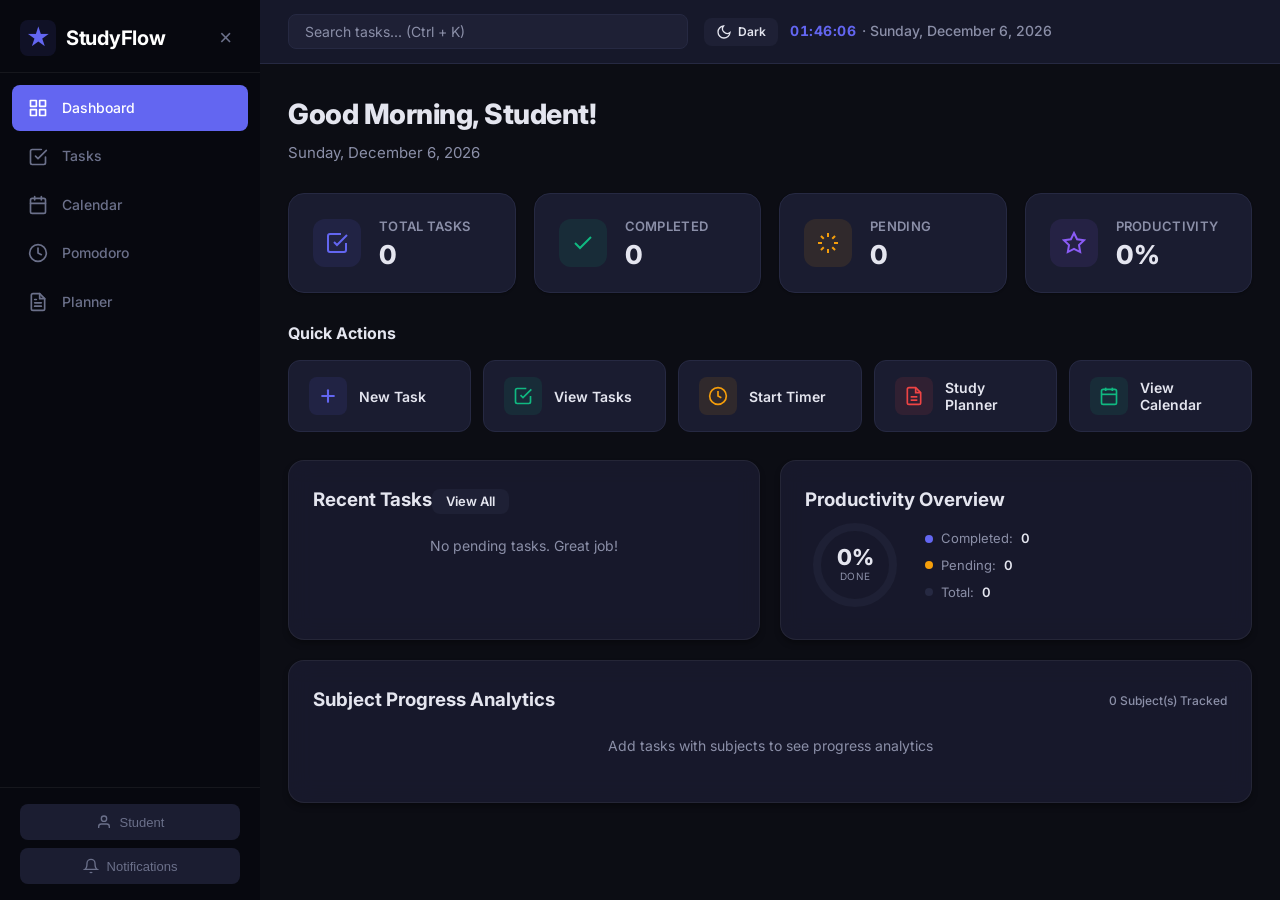
==== commit 7b1938e0: "Remove JSON backup feature" ====
--- a/index.html
+++ b/index.html
@@ -61,10 +61,6 @@
         <button id="profileEditBtn" title="Student Profile">
           <svg width="16" height="16" viewBox="0 0 24 24" fill="none" stroke="currentColor" stroke-width="2"><path d="M20 21v-2a4 4 0 0 0-4-4H8a4 4 0 0 0-4 4v2"/><circle cx="12" cy="7" r="4"/></svg>
           <span id="sidebarStudentName">Student Profile</span>
-        </button>
-        <button id="dataBackupBtn" title="Backup & Restore Data">
-          <svg width="16" height="16" viewBox="0 0 24 24" fill="none" stroke="currentColor" stroke-width="2"><path d="M21 15v4a2 2 0 0 1-2 2H5a2 2 0 0 1-2-2v-4"/><polyline points="17 8 12 3 7 8"/><line x1="12" y1="3" x2="12" y2="15"/></svg>
-          Data Backup
         </button>
         <button id="notifSettingsBtn" aria-label="Notification settings">
           <svg width="16" height="16" viewBox="0 0 24 24" fill="none" stroke="currentColor" stroke-width="2"><path d="M18 8A6 6 0 0 0 6 8c0 7-3 9-3 9h18s-3-2-3-9"/><path d="M13.73 21a2 2 0 0 1-3.46 0"/></svg>
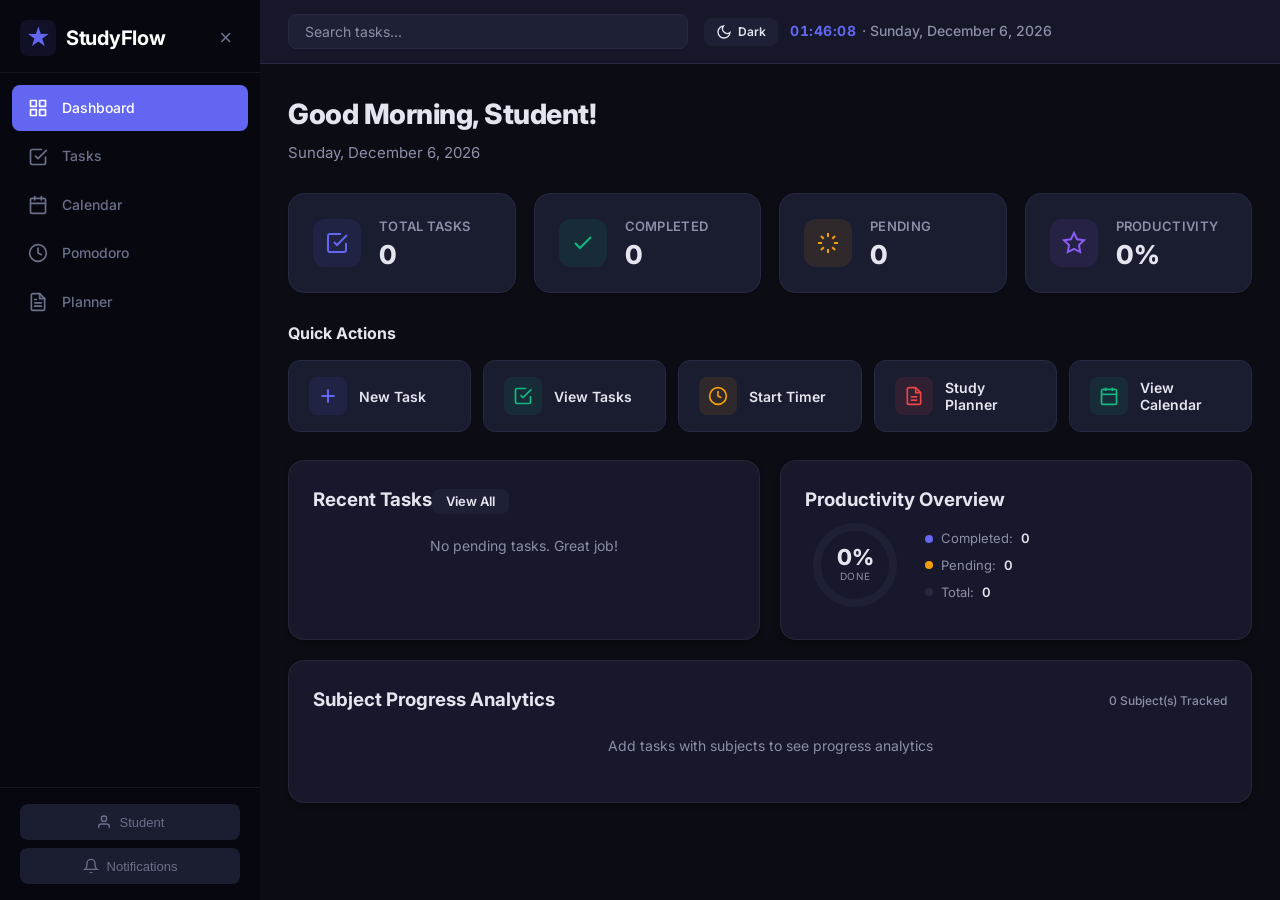
==== commit abd87a1d: "Remove keyboard shortcut keys facility" ====
--- a/index.html
+++ b/index.html
@@ -75,7 +75,7 @@
           <svg width="24" height="24" viewBox="0 0 24 24" fill="none" stroke="currentColor" stroke-width="2" stroke-linecap="round" stroke-linejoin="round"><line x1="3" y1="12" x2="21" y2="12"/><line x1="3" y1="6" x2="21" y2="6"/><line x1="3" y1="18" x2="21" y2="18"/></svg>
         </button>
         <div class="top-bar-search">
-          <input type="text" id="globalSearch" placeholder="Search tasks... (Ctrl + K)" />
+          <input type="text" id="globalSearch" placeholder="Search tasks..." />
         </div>
         <div class="top-bar-right" style="display:flex;align-items:center;gap:12px;">
           <button id="themeToggleBtn" class="btn btn-secondary btn-sm" title="Toggle Light/Dark Theme" aria-label="Toggle Theme" style="padding:6px 12px;display:flex;align-items:center;gap:6px;">
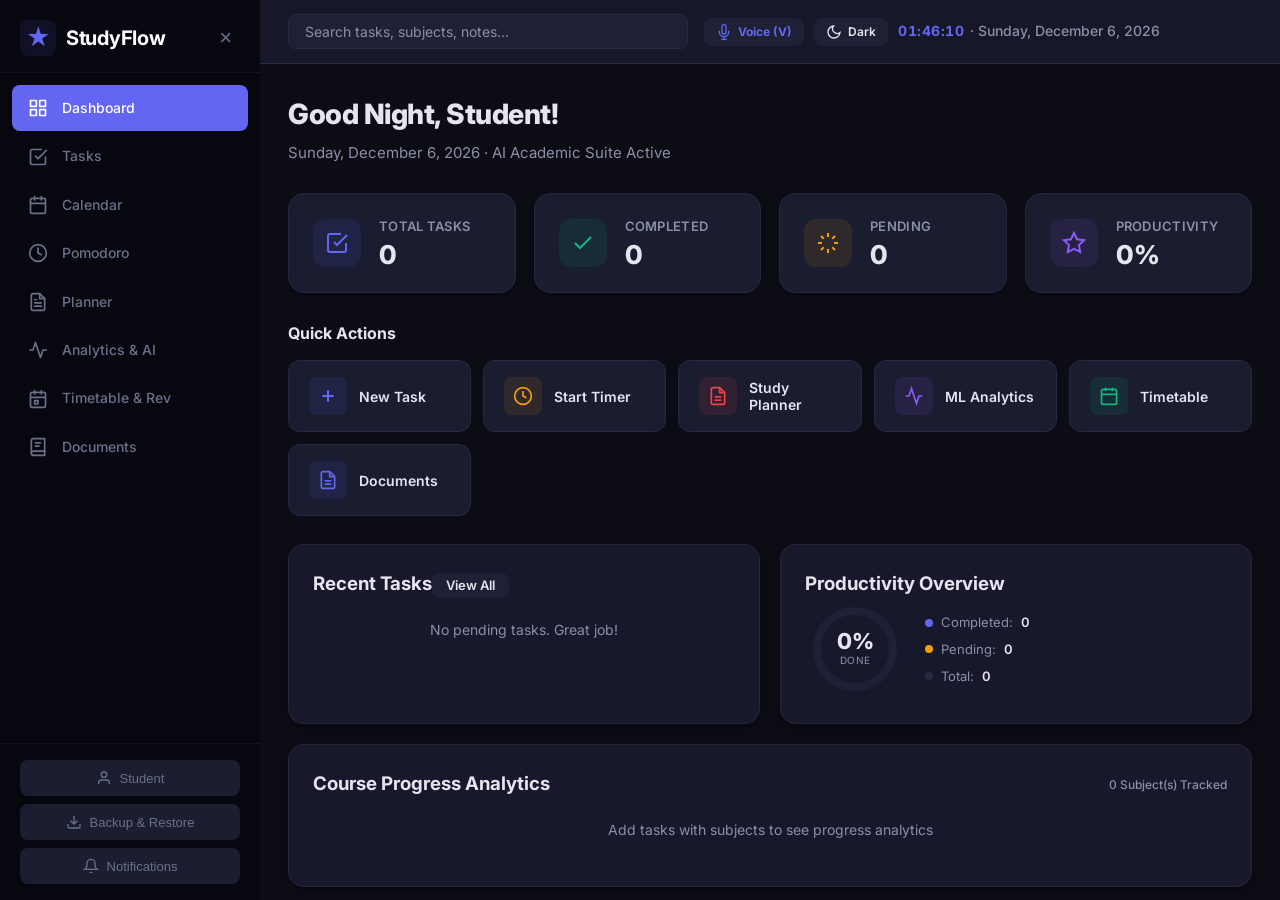
==== commit ef8f8961: "checkpoint: StudyFlow v2.0 pre-upgrade audit baseline" ====
--- a/index.html
+++ b/index.html
@@ -3,9 +3,9 @@
 <head>
   <meta charset="UTF-8">
   <meta name="viewport" content="width=device-width, initial-scale=1.0">
-  <meta name="description" content="StudyFlow — A vanilla JavaScript student productivity suite with task management, Pomodoro timer, calendar, and auto-scheduling.">
+  <meta name="description" content="StudyFlow — AI-Powered Academic Intelligence & Productivity Suite with predictive modeling, conflict-aware scheduling, voice assistant, and local document intelligence.">
   <meta name="theme-color" content="#0c0d14">
-  <title>StudyFlow — Smart Student Productivity Suite</title>
+  <title>StudyFlow — AI-Powered Academic Intelligence & Productivity Suite</title>
   <link rel="icon" type="image/svg+xml" href="data:image/svg+xml,%3Csvg xmlns='http://www.w3.org/2000/svg' viewBox='0 0 100 100'%3E%3Ccircle cx='50' cy='50' r='45' fill='%236366f1'/%3E%3Ctext x='50' y='68' font-size='50' text-anchor='middle' fill='white'%3E%E2%98%85%3C/text%3E%3C/svg%3E">
   <link rel="preconnect" href="https://fonts.googleapis.com">
   <link href="https://fonts.googleapis.com/css2?family=Inter:wght@300;400;500;600;700;800&display=swap" rel="stylesheet">
@@ -56,12 +56,34 @@
           </span>
           <span class="nav-label">Planner</span>
         </a>
+        <a href="#" class="nav-item" data-page="analytics">
+          <span class="nav-icon">
+            <svg width="20" height="20" viewBox="0 0 24 24" fill="none" stroke="currentColor" stroke-width="2" stroke-linecap="round" stroke-linejoin="round"><path d="M22 12h-4l-3 9L9 3l-3 9H2"/></svg>
+          </span>
+          <span class="nav-label">Analytics & AI</span>
+        </a>
+        <a href="#" class="nav-item" data-page="timetable">
+          <span class="nav-icon">
+            <svg width="20" height="20" viewBox="0 0 24 24" fill="none" stroke="currentColor" stroke-width="2" stroke-linecap="round" stroke-linejoin="round"><rect x="3" y="4" width="18" height="18" rx="2"/><line x1="16" y1="2" x2="16" y2="6"/><line x1="8" y1="2" x2="8" y2="6"/><line x1="3" y1="10" x2="21" y2="10"/><path d="M8 14h4v4H8z"/></svg>
+          </span>
+          <span class="nav-label">Timetable & Rev</span>
+        </a>
+        <a href="#" class="nav-item" data-page="documents">
+          <span class="nav-icon">
+            <svg width="20" height="20" viewBox="0 0 24 24" fill="none" stroke="currentColor" stroke-width="2" stroke-linecap="round" stroke-linejoin="round"><path d="M4 19.5A2.5 2.5 0 0 1 6.5 17H20"/><path d="M6.5 2H20v20H6.5A2.5 2.5 0 0 1 4 19.5v-15A2.5 2.5 0 0 1 6.5 2z"/><line x1="9" y1="7" x2="15" y2="7"/><line x1="9" y1="11" x2="13" y2="11"/></svg>
+          </span>
+          <span class="nav-label">Documents</span>
+        </a>
       </nav>
       <div class="sidebar-footer">
         <button id="profileEditBtn" title="Student Profile">
           <svg width="16" height="16" viewBox="0 0 24 24" fill="none" stroke="currentColor" stroke-width="2"><path d="M20 21v-2a4 4 0 0 0-4-4H8a4 4 0 0 0-4 4v2"/><circle cx="12" cy="7" r="4"/></svg>
           <span id="sidebarStudentName">Student Profile</span>
         </button>
+        <button id="backupRestoreBtn" title="Data Backup and Recovery">
+          <svg width="16" height="16" viewBox="0 0 24 24" fill="none" stroke="currentColor" stroke-width="2"><path d="M21 15v4a2 2 0 0 1-2 2H5a2 2 0 0 1-2-2v-4"/><polyline points="7 10 12 15 17 10"/><line x1="12" y1="15" x2="12" y2="3"/></svg>
+          Backup & Restore
+        </button>
         <button id="notifSettingsBtn" aria-label="Notification settings">
           <svg width="16" height="16" viewBox="0 0 24 24" fill="none" stroke="currentColor" stroke-width="2"><path d="M18 8A6 6 0 0 0 6 8c0 7-3 9-3 9h18s-3-2-3-9"/><path d="M13.73 21a2 2 0 0 1-3.46 0"/></svg>
           Notifications
@@ -75,9 +97,15 @@
           <svg width="24" height="24" viewBox="0 0 24 24" fill="none" stroke="currentColor" stroke-width="2" stroke-linecap="round" stroke-linejoin="round"><line x1="3" y1="12" x2="21" y2="12"/><line x1="3" y1="6" x2="21" y2="6"/><line x1="3" y1="18" x2="21" y2="18"/></svg>
         </button>
         <div class="top-bar-search">
-          <input type="text" id="globalSearch" placeholder="Search tasks..." />
-        </div>
-        <div class="top-bar-right" style="display:flex;align-items:center;gap:12px;">
+          <input type="text" id="globalSearch" placeholder="Search tasks, subjects, notes..." />
+        </div>
+        <div class="top-bar-right" style="display:flex;align-items:center;gap:10px;">
+          <!-- Voice Assistant Trigger Button -->
+          <button id="voiceAssistantBtn" class="btn btn-secondary btn-sm" title="Activate Voice Assistant (Press 'V')" aria-label="Voice Assistant" style="padding:6px 12px;display:flex;align-items:center;gap:6px;border-color:var(--accent);color:var(--accent);">
+            <svg width="16" height="16" viewBox="0 0 24 24" fill="none" stroke="currentColor" stroke-width="2"><path d="M12 1a3 3 0 0 0-3 3v8a3 3 0 0 0 6 0V4a3 3 0 0 0-3-3z"/><path d="M19 10v2a7 7 0 0 1-14 0v-2"/><line x1="12" y1="19" x2="12" y2="23"/><line x1="8" y1="23" x2="16" y2="23"/></svg>
+            <span style="font-size:12px;font-weight:700;">Voice (V)</span>
+          </button>
+
           <button id="themeToggleBtn" class="btn btn-secondary btn-sm" title="Toggle Light/Dark Theme" aria-label="Toggle Theme" style="padding:6px 12px;display:flex;align-items:center;gap:6px;">
             <svg id="themeIconSun" width="16" height="16" viewBox="0 0 24 24" fill="none" stroke="currentColor" stroke-width="2" style="display:none;"><circle cx="12" cy="12" r="5"/><line x1="12" y1="1" x2="12" y2="3"/><line x1="12" y1="21" x2="12" y2="23"/><line x1="4.22" y1="4.22" x2="5.64" y2="5.64"/><line x1="18.36" y1="18.36" x2="19.78" y2="19.78"/><line x1="1" y1="12" x2="3" y2="12"/><line x1="21" y1="12" x2="23" y2="12"/><line x1="4.22" y1="19.78" x2="5.64" y2="18.36"/><line x1="18.36" y1="5.64" x2="19.78" y2="4.22"/></svg>
             <svg id="themeIconMoon" width="16" height="16" viewBox="0 0 24 24" fill="none" stroke="currentColor" stroke-width="2"><path d="M21 12.79A9 9 0 1 1 11.21 3 7 7 0 0 0 21 12.79z"/></svg>
@@ -94,7 +122,7 @@
         <div id="pomodoroRoot" style="display:flex;flex-direction:column;align-items:center;min-height:60vh;">
           <div class="card" style="max-width:520px;width:100%;padding:32px;text-align:center;">
             <h2 style="font-size:24px;font-weight:800;margin-bottom:4px;">Study Session Timer</h2>
-            <p style="color:var(--text-secondary);font-size:14px;margin-bottom:20px;">Focus cycles with breaks</p>
+            <p style="color:var(--text-secondary);font-size:14px;margin-bottom:20px;">Timestamp-based focus cycles with state persistence</p>
             <div id="pomodoroTaskInfo" style="display:none;margin-bottom:16px;padding:10px 14px;background:var(--accent-light);border-radius:var(--radius-md);text-align:center;">
               <div id="pomodoroTaskTitle" style="font-size:13px;font-weight:700;color:var(--accent);"></div>
               <div id="pomodoroTaskProgress" style="font-size:12px;color:var(--text-secondary);margin-top:2px;"></div>
@@ -111,7 +139,7 @@
               <div><label style="font-size:11px;font-weight:600;color:var(--text-secondary);display:block;margin-bottom:2px;">FOCUS</label>
                 <div style="display:flex;align-items:center;gap:4px;">
                   <button class="btn btn-icon btn-secondary" id="pFocusDec" style="width:30px;height:30px;padding:0;font-size:16px;font-weight:700;">-</button>
-                  <input type="text" id="pFocus" value="20" style="width:50px;padding:4px;text-align:center;font-size:15px;font-weight:700;border:1px solid var(--border-color);border-radius:var(--radius-sm);background:var(--bg-input);color:var(--text-primary);font-family:inherit;outline:none;">
+                  <input type="text" id="pFocus" value="25" style="width:50px;padding:4px;text-align:center;font-size:15px;font-weight:700;border:1px solid var(--border-color);border-radius:var(--radius-sm);background:var(--bg-input);color:var(--text-primary);font-family:inherit;outline:none;">
                   <button class="btn btn-icon btn-secondary" id="pFocusInc" style="width:30px;height:30px;padding:0;font-size:16px;font-weight:700;">+</button>
                 </div>
               </div>
@@ -132,7 +160,7 @@
                 <circle id="pomodoroRingProgress" cx="120" cy="120" r="100" fill="none" stroke="var(--accent)" stroke-width="8" stroke-linecap="round" transform="rotate(-90,120,120)" style="transition:stroke-dashoffset .5s"/>
               </svg>
               <div style="position:absolute;inset:0;display:flex;flex-direction:column;align-items:center;justify-content:center;">
-                <span id="pomodoroDisplay" style="font-size:44px;font-weight:800;color:var(--text-primary);letter-spacing:2px;font-variant-numeric:tabular-nums;">20:00</span>
+                <span id="pomodoroDisplay" style="font-size:44px;font-weight:800;color:var(--text-primary);letter-spacing:2px;font-variant-numeric:tabular-nums;">25:00</span>
                 <span id="pomodoroPhase" style="font-size:13px;font-weight:600;color:var(--accent);margin-top:2px;">Ready</span>
                 <span id="pomodoroStatus" style="font-size:11px;color:var(--text-secondary);margin-top:2px;">Cycle 0 &middot; 60 min left</span>
               </div>
@@ -155,17 +183,33 @@
         </div>
       </section>
       <section class="page" id="page-planner"></section>
+      <section class="page" id="page-analytics"></section>
+      <section class="page" id="page-timetable"></section>
+      <section class="page" id="page-documents"></section>
     </main>
   </div>
 
+  <!-- Core Utilities & Pretrained Models Data -->
   <script src="js/utils.js"></script>
+  <script src="js/mlModelsData.js"></script>
   <script src="js/storage.js"></script>
   <script src="js/notifications.js"></script>
+  <script src="js/backupService.js"></script>
+  <script src="js/timetable.js"></script>
+
+  <!-- Bilingual Voice Subsystem -->
+  <script src="js/voiceSpeech.js"></script>
+  <script src="js/voiceParser.js"></script>
+  <script src="js/voiceHandler.js"></script>
+
+  <!-- Application Modules -->
   <script src="js/taskManager.js"></script>
   <script src="js/dashboard.js"></script>
   <script src="js/calendar.js"></script>
   <script src="js/pomodoro.js"></script>
   <script src="js/studyPlanner.js"></script>
+  <script src="js/mlAnalytics.js"></script>
+  <script src="js/documentIntelligence.js"></script>
   <script src="js/app.js"></script>
 </body>
 </html>
--- a/css/style.css
+++ b/css/style.css
@@ -176,3 +176,39 @@
 .subject-progress-track { height: 8px; background: var(--bg-input); border-radius: 4px; overflow: hidden; }
 .subject-progress-fill { height: 100%; border-radius: 4px; background: linear-gradient(90deg, var(--accent), var(--success)); transition: width 0.4s ease; }
 
+/* Planner Layout */
+.planner-grid { display: grid; grid-template-columns: 1fr 1fr; gap: 20px; margin-bottom: 24px; }
+
+/* Voice Assistant & Floating UI */
+@keyframes vWave {
+  0%, 100% { height: 6px; }
+  50% { height: 18px; }
+}
+.voice-btn-active {
+  animation: pulseGlow 1.5s infinite;
+}
+@keyframes pulseGlow {
+  0% { box-shadow: 0 0 0 0 rgba(99, 102, 241, 0.4); }
+  70% { box-shadow: 0 0 0 10px rgba(99, 102, 241, 0); }
+  100% { box-shadow: 0 0 0 0 rgba(99, 102, 241, 0); }
+}
+
+/* Subtask Checklists */
+.task-subtasks-container {
+  max-height: 160px;
+  overflow-y: auto;
+}
+.task-subtask-item input[type="checkbox"] {
+  accent-color: var(--accent);
+  width: 14px;
+  height: 14px;
+}
+
+/* Timetable & Document Cards */
+.timetable-class-card:hover {
+  transform: translateY(-1px);
+  border-color: var(--accent);
+}
+
+
+
--- a/css/calendar.css
+++ b/css/calendar.css
@@ -20,4 +20,4 @@
 .calendar-task-item { display: flex; align-items: center; gap: 12px; padding: 10px 0; border-bottom: 1px solid var(--border-color); }
 .calendar-task-item:last-child { border-bottom: none; }
 .calendar-task-dot { width: 8px; height: 8px; border-radius: 50%; flex-shrink: 0; }
-.calendar-task-info { flex: 1; font-size: 14px; font-weight: 500; }
+.calendar-task-info { flex: 1; font-size: 14px; font-weight: 500; min-width: 0; overflow: hidden; text-overflow: ellipsis; white-space: nowrap; }
--- a/css/responsive.css
+++ b/css/responsive.css
@@ -36,6 +36,7 @@
   .form-actions .btn { width: 100%; }
   .productivity-ring { flex-direction: column; align-items: flex-start; }
   .pomodoro-duration-row { flex-direction: column; align-items: center; }
+  .planner-grid { grid-template-columns: 1fr; gap: 16px; }
 }
 @media (max-width: 480px) {
   .stats-grid { grid-template-columns: 1fr; }
